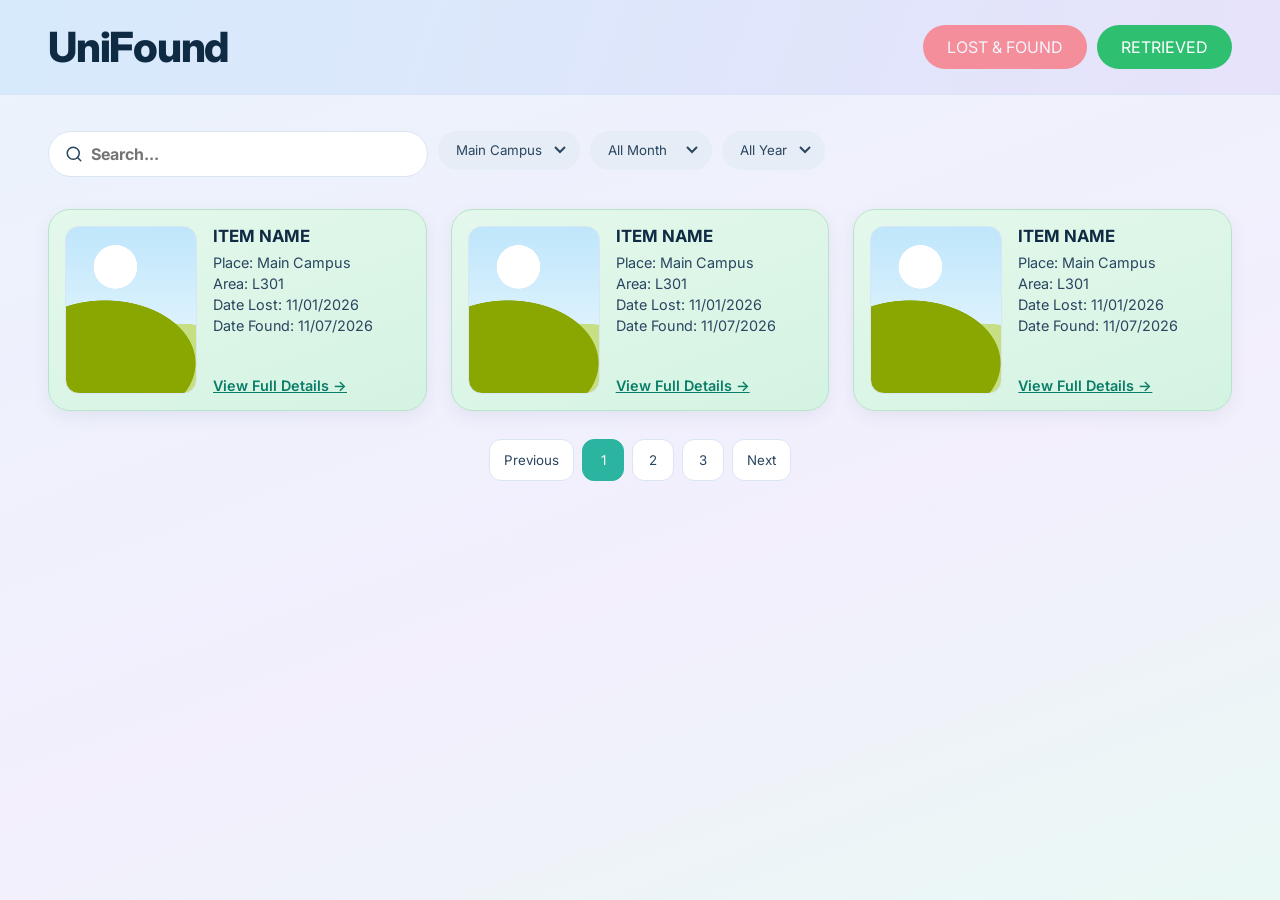
==== retrieved.html @ 242deca7 "static pages and additional icons" ====
<!DOCTYPE html>
<html lang="en">
<head>
  <meta charset="utf-8">
  <meta name="viewport" content="width=device-width, initial-scale=1">
  <title>UniFound – Retrieved</title>
  <link rel="preconnect" href="https://fonts.googleapis.com">
  <link rel="stylesheet" href="https://fonts.googleapis.com/css2?family=Inter:wght@400;500;600;700;800&display=swap">
  <link rel="stylesheet" href="css/style.css">
</head>
<body>

  <!-- ===== Header ===== -->
  <header class="top">
    <a class="logo" href="index.html">UniFound</a>
    <nav class="nav">
      <a class="pill lf" href="index.html">LOST &amp; FOUND</a>
      <a class="pill rt on" href="retrieved.html">RETRIEVED</a>
    </nav>
  </header>

  <main>
    <!-- Search and filters -->
    <div class="bar">
      <label class="search">
        <img class="icon" src="assets/icons/search.svg" alt="">
        <input type="search" placeholder="Search..." aria-label="Search items">
      </label>
      <select aria-label="Campus">
        <option>Main Campus</option>
        <option>All Campuses</option>
      </select>
      <select aria-label="Month">
        <option>All Month</option>
        <option>November</option>
      </select>
      <select aria-label="Year">
        <option>All Year</option>
        <option>2026</option>
      </select>
    </div>
    <!-- Item cards -->
    <section class="grid">
      <article class="card done" style="--i: 1">
        <div class="ph"></div>
        <div class="card-body">
          <h3>Item name</h3>
          <span>Place: Main Campus</span>
          <span>Area: L301</span>
          <span>Date Lost: 11/01/2026</span>
          <span>Date Found: 11/07/2026</span>
          <a class="more" href="#details">View Full Details &rarr;</a>
        </div>
      </article>
      <article class="card done" style="--i: 2">
        <div class="ph"></div>
        <div class="card-body">
          <h3>Item name</h3>
          <span>Place: Main Campus</span>
          <span>Area: L301</span>
          <span>Date Lost: 11/01/2026</span>
          <span>Date Found: 11/07/2026</span>
          <a class="more" href="#details">View Full Details &rarr;</a>
        </div>
      </article>
      <article class="card done" style="--i: 3">
        <div class="ph"></div>
        <div class="card-body">
          <h3>Item name</h3>
          <span>Place: Main Campus</span>
          <span>Area: L301</span>
          <span>Date Lost: 11/01/2026</span>
          <span>Date Found: 11/07/2026</span>
          <a class="more" href="#details">View Full Details &rarr;</a>
        </div>
      </article>
    </section>
    <!-- Pagination -->
    <nav class="pager" aria-label="Pages">
      <button type="button">Previous</button>
      <button type="button" class="on">1</button>
      <button type="button">2</button>
      <button type="button">3</button>
      <button type="button">Next</button>
    </nav>
  </main>

  <!-- ===== Item popup (opened by the #details link on each card) ===== -->
  <div id="details" class="overlay">
    <div class="dialog done" role="dialog" aria-modal="true" aria-labelledby="item-title">
      <a class="close" href="#" aria-label="Close"><img class="icon" src="assets/icons/close.svg" alt=""></a>

      <!-- Photo viewer -->
      <div class="gallery">
        <span class="count">3/5</span>
        <div class="ph"></div>
        <button class="view" type="button">VIEW IMAGE</button>
      </div>

      <!-- Details -->
      <div class="info">
        <h2 id="item-title">Phone with black case <span>ID#6767</span></h2>
        <b>Item Description:</b>
        <p class="desc">Black phone with black case, with a sanrio kuromi sticker at the back of the case</p>
        <div class="meta">
          <span><b>Place:</b> Main Campus</span>
          <span><b>Status:</b> <span class="ok">Retrieved</span></span>
          <span><b>Area:</b> L304</span>
          <span></span>
          <span><b>Date Lost:</b> 11/01/2026</span>
      <span><b>Date Found:</b> 11/07/2026</span>
        </div>

      </div>
    </div>
  </div>

</body>
</html>
---- css/style.css ----
/* ==========================================================================
   UniFound – stylesheet
   1. Tokens   2. Base   3. Header   4. Toolbar   5. Cards   6. Pagination
   7. Popup    8. Buttons   9. Forms   10. Responsive & reduced motion
   ========================================================================== */

/* 1. Tokens ---------------------------------------------------------------- */
:root {
  --navy: #0f2a43;
  --ink: #2a4560;
  --teal: #2bb5a0;
  --violet: #7c5cf0;
  --coral: #ff5a5f;
  --green: #2fbf71;
  --line: #d9e5f2;
  --radius: 22px;
  --header-gradient: linear-gradient(110deg, #d6eafb 0%, #e8e2fb 55%, #d5f2ec 100%);
}

/* 2. Base ------------------------------------------------------------------ */
* {
  box-sizing: border-box;
  margin: 0;
}

body {
  min-height: 100vh;
  font-family: Inter, "Segoe UI", system-ui, sans-serif;
  color: var(--navy);
  background: linear-gradient(160deg, #eaf3fc, #f3effd 60%, #e9f8f4) fixed;
}

a {
  color: inherit;
}

:focus-visible {
  outline: 3px solid var(--violet);
  outline-offset: 2px;
}

.icon {
  width: 1.15em;
  height: 1.15em;
  flex: none;
}

/* 3. Header ---------------------------------------------------------------- */
.top {
  display: flex;
  flex-wrap: wrap;
  align-items: center;
  justify-content: space-between;
  gap: 16px;
  padding: 22px clamp(16px, 4vw, 48px);
  border-bottom: 1px solid var(--line);
  background: var(--header-gradient);
  background-size: 200% 100%;
  animation: drift 14s ease-in-out infinite alternate;
}

@keyframes drift {
  to { background-position: 100% 0; }
}

.logo {
  font-size: clamp(1.8rem, 4vw, 2.6rem);
  font-weight: 800;
  letter-spacing: -0.03em;
  text-decoration: none;
}

.logo small {
  margin-left: 6px;
  font-size: 0.45em;
  font-weight: 600;
  color: var(--ink);
}

.nav {
  display: flex;
  flex-wrap: wrap;
  align-items: center;
  gap: 10px;
}

.pill {
  padding: 12px 24px;
  border: 0;
  border-radius: 999px;
  font: 600 1rem inherit;
  font-family: inherit;
  color: #fff;
  text-decoration: none;
  cursor: pointer;
  opacity: 0.62;
  transition: opacity 0.2s, transform 0.2s;
}

.pill:hover,
.pill.on {
  opacity: 1;
}

.pill:active {
  transform: scale(0.97);
}

.pill.lf  { background: var(--coral); }
.pill.rt  { background: var(--green); }
.pill.out {
  background: #fff;
  color: var(--navy);
  border: 1px solid var(--line);
  opacity: 1;
}

/* 4. Toolbar (search + filters) -------------------------------------------- */
.bar {
  display: flex;
  flex-wrap: wrap;
  align-items: center;
  gap: 10px;
  padding: 22px clamp(16px, 4vw, 48px) 6px;
}

.search {
  display: flex;
  align-items: center;
  gap: 8px;
  flex: 1 1 240px;
  max-width: 380px;
  padding: 0 16px;
  background: #fff;
  border: 1px solid var(--line);
  border-radius: 999px;
}

.search:focus-within {
  border-color: var(--violet);
  box-shadow: 0 0 0 3px #7c5cf025;
}

.search input {
  width: 100%;
  padding: 12px 0;
  border: 0;
  outline: 0;
  font: inherit;
  background: none;
}

.bar select {
  appearance: none;
  padding: 12px 38px 12px 18px;
  border: 0;
  border-radius: 999px;
  font: 500 0.95rem inherit;
  font-family: inherit;
  color: var(--ink);
  cursor: pointer;
  background: #e6edf6 url("data:image/svg+xml,%3Csvg xmlns='http://www.w3.org/2000/svg' width='12' height='8'%3E%3Cpath d='M1 1l5 5 5-5' fill='none' stroke='%232a4560' stroke-width='2'/%3E%3C/svg%3E") no-repeat right 14px center;
}

/* 5. Item cards ------------------------------------------------------------ */
.grid {
  display: grid;
  grid-template-columns: repeat(auto-fill, minmax(330px, 1fr));
  gap: 24px;
  padding: 20px clamp(16px, 4vw, 48px) 10px;
}

.card {
  display: flex;
  gap: 16px;
  padding: 16px;
  background: #fff;
  border: 1px solid var(--line);
  border-radius: var(--radius);
  box-shadow: 0 6px 18px #0f2a4310;
  transition: transform 0.2s, box-shadow 0.2s;
  animation: rise 0.5s both;
  animation-delay: calc(var(--i, 0) * 70ms);
}

.card:hover {
  transform: translateY(-3px);
  box-shadow: 0 12px 26px #0f2a4318;
}

.card.done {
  background: linear-gradient(160deg, #e4f8ec, #d4f3e2);
  border-color: #b7e4c8;
}

@keyframes rise {
  from { opacity: 0; transform: translateY(14px); }
}

.card-body {
  display: flex;
  flex-direction: column;
  gap: 4px;
  flex: 1;
  min-width: 0;
  font-size: 0.9rem;
  color: var(--ink);
}

.card-body h3 {
  margin-bottom: 4px;
  font-size: 1.05rem;
  text-transform: uppercase;
  color: var(--navy);
}

.more {
  margin-top: auto;
  padding-top: 6px;
  font-weight: 600;
  color: #0a7d68;
  text-decoration: underline;
}

/* Photo placeholder: sky, cloud and hills drawn in CSS. Replace with <img>. */
.ph {
  position: relative;
  flex: none;
  width: 132px;
  min-height: 168px;
  border: 1px solid var(--line);
  border-radius: 14px;
  background:
    radial-gradient(ellipse 70% 38% at 30% 82%, #8aa600 99%, #0000),
    radial-gradient(ellipse 90% 30% at 80% 88%, #c6df83 99%, #0000),
    radial-gradient(circle 22px at 38% 24%, #fff 98%, #0000),
    linear-gradient(#bfe6fb, #f0faff);
}

/* 6. Pagination ------------------------------------------------------------ */
.pager {
  display: flex;
  justify-content: center;
  gap: 8px;
  padding: 18px 16px 40px;
}

.pager button {
  min-width: 42px;
  height: 42px;
  padding: 0 14px;
  border: 1px solid var(--line);
  border-radius: 12px;
  font: 600 0.95rem inherit;
  font-family: inherit;
  color: var(--ink);
  background: #fff;
  cursor: pointer;
}

.pager button.on {
  color: #fff;
  background: var(--teal);
  border-color: var(--teal);
}

.fab {
  position: fixed;
  right: clamp(16px, 4vw, 48px);
  bottom: 28px;
  display: inline-flex;
  align-items: center;
  gap: 8px;
  padding: 16px 26px;
  border-radius: 999px;
  font-weight: 700;
  color: #fff;
  text-decoration: none;
  background: linear-gradient(110deg, #2b6fe0, #7c5cf0);
  box-shadow: 0 10px 24px #4a4ae055;
  transition: transform 0.2s;
}

.fab:hover {
  transform: translateY(-2px);
}

/* 7. Item popup (opens with :target, no JS) -------------------------------- */
.overlay {
  position: fixed;
  inset: 0;
  z-index: 10;
  display: none;
  align-items: center;
  justify-content: center;
  padding: 16px;
  overflow: auto;
  background: #0f2a4366;
  backdrop-filter: blur(4px);
}

.overlay:target {
  display: flex;
}

.dialog {
  position: relative;
  display: grid;
  grid-template-columns: minmax(220px, 300px) 1fr;
  gap: 28px;
  width: 100%;
  max-width: 960px;
  padding: 28px;
  background: #fff;
  border-radius: 28px;
  animation: pop 0.28s cubic-bezier(0.2, 0.9, 0.3, 1.2);
}

.dialog.done {
  background: linear-gradient(160deg, #eefcf3, #e1f6ea);
}

@keyframes pop {
  from { opacity: 0; transform: scale(0.94) translateY(10px); }
}

.close {
  position: absolute;
  top: -14px;
  right: -10px;
  display: grid;
  place-items: center;
  width: 44px;
  height: 44px;
  border: 3px solid #fff;
  border-radius: 50%;
  background: var(--coral);
}

/* photo viewer */
.gallery {
  position: relative;
  min-height: 340px;
  overflow: hidden;
  border-radius: 18px;
  box-shadow: 8px 8px 0 #8aa60055;
}

.gallery .ph {
  position: absolute;
  inset: 0;
  width: auto;
  border: 0;
  border-radius: 0;
}

.gallery .count {
  position: absolute;
  top: 10px;
  right: 10px;
  z-index: 1;
  padding: 6px 12px;
  border-radius: 999px;
  font-size: 0.85rem;
  color: #fff;
  background: #2a4560cc;
}

.gallery .view {
  position: absolute;
  bottom: 16px;
  left: 50%;
  translate: -50% 0;
  padding: 12px 26px;
  border: 0;
  border-radius: 999px;
  font: 600 1rem inherit;
  font-family: inherit;
  color: var(--navy);
  background: #cfe0ff;
  cursor: pointer;
}

/* details column */
.info h2 {
  display: flex;
  justify-content: space-between;
  gap: 12px;
  margin-bottom: 12px;
  padding-bottom: 8px;
  font-size: 1.6rem;
  text-transform: uppercase;
  border-bottom: 3px solid var(--navy);
}

.info h2 span {
  font-size: 0.9rem;
}

.desc {
  margin: 6px 0 14px;
  padding: 14px 16px;
  line-height: 1.5;
  background: #fff;
  border: 2px solid var(--navy);
  border-radius: 16px;
}

.meta {
  display: grid;
  grid-template-columns: 1fr 1fr;
  gap: 6px 16px;
  margin-bottom: 14px;
}

.bad { color: #e03131; font-weight: 600; }
.ok  { color: #0a7d3a; font-weight: 600; }

.claim {
  padding-top: 14px;
  border-top: 3px solid var(--navy);
}

.claim p {
  margin-bottom: 10px;
  font-weight: 700;
}

.contact {
  display: grid;
  grid-template-columns: 1fr 1fr;
  gap: 8px 16px;
}

.contact a,
.contact span {
  display: flex;
  align-items: center;
  gap: 8px;
}

.contact a {
  text-decoration: underline;
}

/* 8. Buttons --------------------------------------------------------------- */
.acts {
  display: flex;
  flex-wrap: wrap;
  align-items: center;
  gap: 12px;
}

.spacer {
  flex: 1;
}

.btn {
  display: inline-flex;
  align-items: center;
  gap: 8px;
  padding: 14px 26px;
  border: 0;
  border-radius: 999px;
  font: 600 1rem inherit;
  font-family: inherit;
  text-decoration: none;
  cursor: pointer;
  transition: transform 0.2s;
}

.btn:active {
  transform: scale(0.97);
}

.btn.grey   { background: #cfd8e3; color: var(--navy); }
.btn.yellow { background: #ffd93d; color: var(--navy); }
.btn.blue   { background: linear-gradient(110deg, #4b8bf5, #7c5cf0); color: #fff; }

/* Claim stays disabled until a file is chosen in #file (pure CSS). */
.claimbox .yellow[aria-disabled="true"] {
  opacity: 0.5;
  pointer-events: none;
}

.claimbox:has(#file:valid) .yellow {
  opacity: 1;
  pointer-events: auto;
}

.round {
  display: grid;
  place-items: center;
  width: 48px;
  height: 48px;
  border: 0;
  border-radius: 50%;
  cursor: pointer;
}

.round.edit { background: #cfe0ff; }
.round.del  { background: #ee3b30; }

/* 9. Login + Add Item form ------------------------------------------------- */
.panel {
  max-width: 640px;
  margin: 56px auto;
  padding: 32px;
  background: #fff;
  border: 1px solid var(--line);
  border-radius: 28px;
  box-shadow: 0 10px 30px #0f2a4312;
  animation: pop 0.35s both;
}

.panel h1 {
  margin-bottom: 22px;
  text-align: center;
}

label {
  display: block;
  margin: 14px 0 6px;
  font-weight: 700;
}

.field {
  width: 100%;
  padding: 14px 16px;
  border: 2px solid transparent;
  border-radius: 14px;
  font: inherit;
  background: #e3eeff;
}

.field:focus {
  outline: 0;
  background: #fff;
  border-color: var(--violet);
}

.center {
  display: flex;
  justify-content: center;
  margin-top: 24px;
}

.wrap {
  display: grid;
  grid-template-columns: minmax(260px, 1fr) 1.4fr;
  gap: 32px;
  padding: 32px clamp(16px, 4vw, 48px);
}

.drop {
  display: flex;
  flex-direction: column;
  align-items: center;
  justify-content: center;
  gap: 10px;
  min-height: 320px;
  margin: 0;
  padding: 20px;
  text-align: center;
  color: var(--ink);
  background: #fff;
  border: 2px dashed #9db6d6;
  border-radius: 24px;
  cursor: pointer;
  transition: background 0.2s, border-color 0.2s;
}

.drop:hover {
  background: #eef4ff;
  border-color: var(--violet);
}

.drop .icon {
  width: 72px;
  height: 72px;
}

.chips {
  display: flex;
  gap: 8px;
}

.chips span {
  padding: 6px 16px;
  border-radius: 999px;
  font-size: 0.85rem;
  background: #dde5ef;
}

.thumbs {
  display: flex;
  align-items: center;
  gap: 10px;
  margin-top: 14px;
}

.thumbs .ph {
  width: 70px;
  min-height: 84px;
}

.row {
  display: flex;
  flex-wrap: wrap;
  align-items: center;
  gap: 10px;
}

.row label {
  margin: 14px 0 6px;
}

/* Validation message shows while any required field is still empty. */
.err {
  display: none;
  align-items: center;
  gap: 8px;
  width: fit-content;
  margin-top: 16px;
  padding: 12px 20px;
  border-radius: 999px;
  font-weight: 600;
  color: #a61e22;
  background: #ffd5d6;
}

.wrap:has(:invalid) .err {
  display: flex;
}

/* 10. Responsive + reduced motion ----------------------------------------- */
@media (max-width: 760px) {
  .dialog { grid-template-columns: 1fr; padding: 20px; }
  .gallery { min-height: 260px; }
  .wrap { grid-template-columns: 1fr; }
  .meta,
  .contact { grid-template-columns: 1fr; }
  .close { top: -12px; right: 0; }
  .fab { bottom: 16px; }
}

@media (prefers-reduced-motion: reduce) {
  * {
    animation: none !important;
    transition: none !important;
  }
}
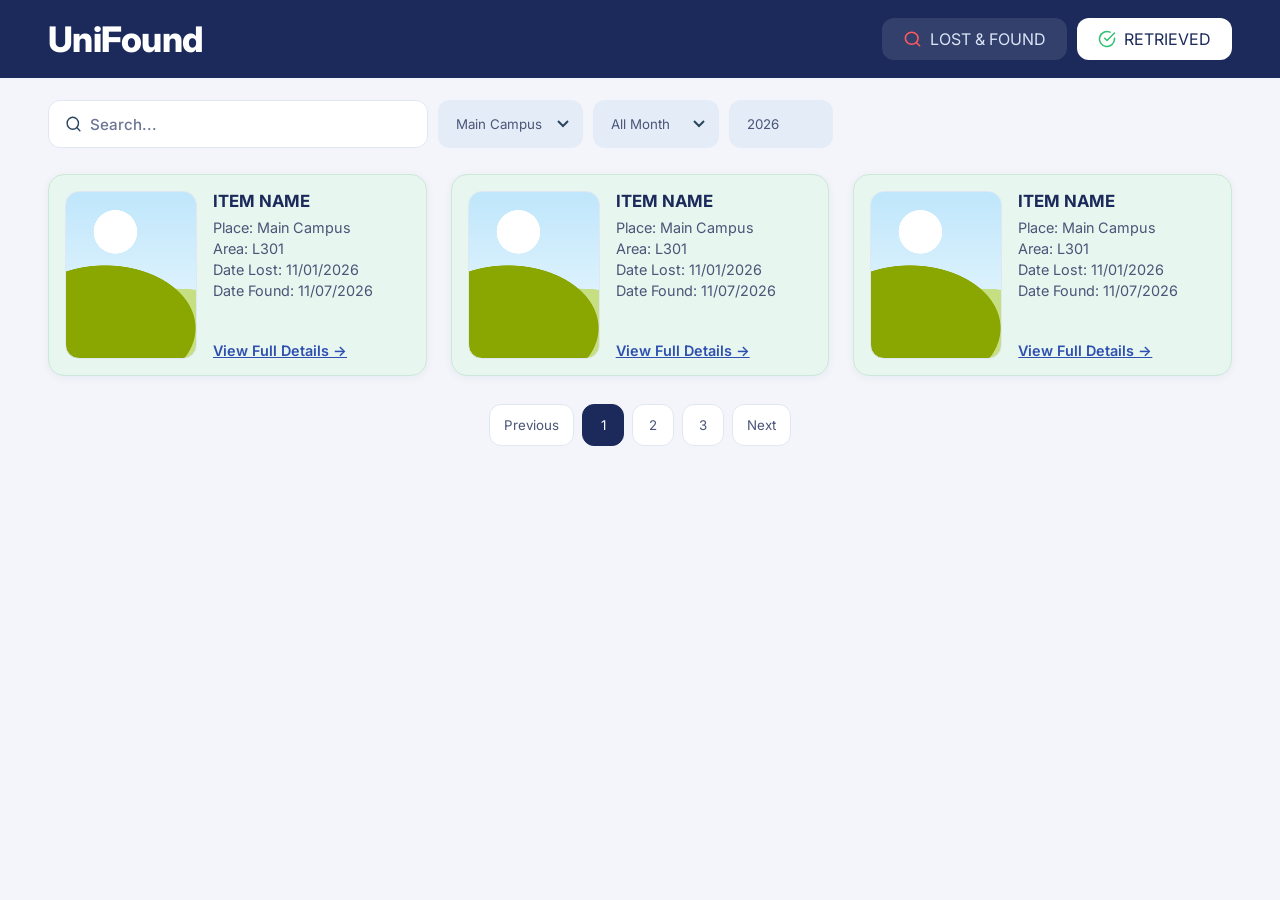
==== commit 57501a88: "improved UI to match STEPS UI" ====
--- a/retrieved.html
+++ b/retrieved.html
@@ -14,8 +14,8 @@
   <header class="top">
     <a class="logo" href="index.html">UniFound</a>
     <nav class="nav">
-      <a class="pill lf" href="index.html">LOST &amp; FOUND</a>
-      <a class="pill rt on" href="retrieved.html">RETRIEVED</a>
+      <a class="pill lf" href="index.html"><img class="icon" src="assets/icons/nav-lost.svg" alt=""> LOST &amp; FOUND</a>
+      <a class="pill rt on" href="retrieved.html"><img class="icon" src="assets/icons/nav-retrieved.svg" alt=""> RETRIEVED</a>
     </nav>
   </header>
 
@@ -27,17 +27,27 @@
         <input type="search" placeholder="Search..." aria-label="Search items">
       </label>
       <select aria-label="Campus">
-        <option>Main Campus</option>
         <option>All Campuses</option>
+        <option selected>Main Campus</option>
+        <option>Arzadon Gym</option>
+        <option>Fame Building</option>
       </select>
       <select aria-label="Month">
         <option>All Month</option>
+        <option>January</option>
+        <option>February</option>
+        <option>March</option>
+        <option>April</option>
+        <option>May</option>
+        <option>June</option>
+        <option>July</option>
+        <option>August</option>
+        <option>September</option>
+        <option>October</option>
         <option>November</option>
+        <option>December</option>
       </select>
-      <select aria-label="Year">
-        <option>All Year</option>
-        <option>2026</option>
-      </select>
+      <input class="year" type="number" value="2026" min="2000" max="2100" step="1" placeholder="All Year" aria-label="Year">
     </div>
     <!-- Item cards -->
     <section class="grid">
--- a/css/style.css
+++ b/css/style.css
@@ -5,16 +5,24 @@
    ========================================================================== */
 
 /* 1. Tokens ---------------------------------------------------------------- */
+/* Palette follows STEP S: deep navy chrome, white surfaces, pale blue-grey UI. */
 :root {
-  --navy: #0f2a43;
-  --ink: #2a4560;
-  --teal: #2bb5a0;
-  --violet: #7c5cf0;
+  --navy: #1b2a5a;        /* header, headings, primary buttons */
+  --navy-deep: #12234d;   /* button hover / strong text */
+  --ink: #4a5578;         /* body text on cards */
+  --muted: #6b7694;
+  --bg: #f3f5fa;          /* page background */
+  --soft: #e4edf7;        /* secondary buttons, filters */
+  --field: #eef2f9;
+  --line: #e1e7f2;
+  --accent: #2f4fb0;      /* focus rings, links */
   --coral: #ff5a5f;
   --green: #2fbf71;
-  --line: #d9e5f2;
-  --radius: 22px;
-  --header-gradient: linear-gradient(110deg, #d6eafb 0%, #e8e2fb 55%, #d5f2ec 100%);
+  --ok: #0e7a4e;          /* retrieved / passed */
+  --ok-bg: #e7f6ee;
+  --bad: #c62828;         /* unclaimed / missing */
+  --bad-bg: #fde8e8;
+  --radius: 16px;
 }
 
 /* 2. Base ------------------------------------------------------------------ */
@@ -27,7 +35,7 @@
   min-height: 100vh;
   font-family: Inter, "Segoe UI", system-ui, sans-serif;
   color: var(--navy);
-  background: linear-gradient(160deg, #eaf3fc, #f3effd 60%, #e9f8f4) fixed;
+  background: var(--bg);
 }
 
 a {
@@ -35,7 +43,7 @@
 }
 
 :focus-visible {
-  outline: 3px solid var(--violet);
+  outline: 3px solid var(--accent);
   outline-offset: 2px;
 }
 
@@ -52,21 +60,16 @@
   align-items: center;
   justify-content: space-between;
   gap: 16px;
-  padding: 22px clamp(16px, 4vw, 48px);
-  border-bottom: 1px solid var(--line);
-  background: var(--header-gradient);
-  background-size: 200% 100%;
-  animation: drift 14s ease-in-out infinite alternate;
-}
-
-@keyframes drift {
-  to { background-position: 100% 0; }
+  padding: 18px clamp(16px, 4vw, 48px);
+  color: #fff;
+  background: var(--navy);
 }
 
 .logo {
-  font-size: clamp(1.8rem, 4vw, 2.6rem);
+  font-size: clamp(1.6rem, 4vw, 2.2rem);
   font-weight: 800;
-  letter-spacing: -0.03em;
+  letter-spacing: -0.02em;
+  color: #fff;
   text-decoration: none;
 }
 
@@ -74,7 +77,7 @@
   margin-left: 6px;
   font-size: 0.45em;
   font-weight: 600;
-  color: var(--ink);
+  color: #b9c4e6;
 }
 
 .nav {
@@ -85,34 +88,39 @@
 }
 
 .pill {
-  padding: 12px 24px;
-  border: 0;
-  border-radius: 999px;
-  font: 600 1rem inherit;
+  display: inline-flex;
+  align-items: center;
+  gap: 8px;
+  padding: 10px 20px;
+  border: 1px solid transparent;
+  border-radius: 12px;
+  font: 600 0.95rem inherit;
   font-family: inherit;
+  color: #dbe3f7;
+  text-decoration: none;
+  background: #ffffff1a;
+  cursor: pointer;
+  transition: background 0.2s, color 0.2s;
+}
+
+.pill:hover {
+  background: #ffffff2e;
+}
+
+/* Active page: white, like the active sidebar item in STEP S */
+.pill.on {
+  color: var(--navy);
+  background: #fff;
+}
+
+.pill.out {
   color: #fff;
-  text-decoration: none;
-  cursor: pointer;
-  opacity: 0.62;
-  transition: opacity 0.2s, transform 0.2s;
-}
-
-.pill:hover,
-.pill.on {
-  opacity: 1;
-}
-
-.pill:active {
-  transform: scale(0.97);
-}
-
-.pill.lf  { background: var(--coral); }
-.pill.rt  { background: var(--green); }
-.pill.out {
-  background: #fff;
-  color: var(--navy);
-  border: 1px solid var(--line);
-  opacity: 1;
+  background: transparent;
+  border-color: #ffffff59;
+}
+
+.pill.out:hover {
+  background: #ffffff1a;
 }
 
 /* 4. Toolbar (search + filters) -------------------------------------------- */
@@ -130,36 +138,82 @@
   gap: 8px;
   flex: 1 1 240px;
   max-width: 380px;
+  height: 48px;
+  margin: 0;               /* cancel the global label margin */
   padding: 0 16px;
+  font-size: 0.95rem;
+  font-weight: 500;        /* cancel the global label bold */
   background: #fff;
   border: 1px solid var(--line);
-  border-radius: 999px;
+  border-radius: 12px;
 }
 
 .search:focus-within {
-  border-color: var(--violet);
-  box-shadow: 0 0 0 3px #7c5cf025;
+  border-color: var(--accent);
+  box-shadow: 0 0 0 3px #2f4fb025;
 }
 
 .search input {
   width: 100%;
-  padding: 12px 0;
+  height: 100%;
+  padding: 0;
   border: 0;
   outline: 0;
   font: inherit;
+  color: var(--navy);
   background: none;
+}
+
+.search input::placeholder {
+  color: var(--muted);
 }
 
 .bar select {
   appearance: none;
-  padding: 12px 38px 12px 18px;
+  height: 48px;
+  padding: 0 38px 0 18px;
   border: 0;
-  border-radius: 999px;
+  border-radius: 12px;
   font: 500 0.95rem inherit;
   font-family: inherit;
   color: var(--ink);
   cursor: pointer;
-  background: #e6edf6 url("data:image/svg+xml,%3Csvg xmlns='http://www.w3.org/2000/svg' width='12' height='8'%3E%3Cpath d='M1 1l5 5 5-5' fill='none' stroke='%232a4560' stroke-width='2'/%3E%3C/svg%3E") no-repeat right 14px center;
+  background: var(--soft) url("data:image/svg+xml,%3Csvg xmlns='http://www.w3.org/2000/svg' width='12' height='8'%3E%3Cpath d='M1 1l5 5 5-5' fill='none' stroke='%232a4560' stroke-width='2'/%3E%3C/svg%3E") no-repeat right 14px center;
+}
+
+/* Year: typeable number field; the up/down arrows only appear on hover or focus */
+.year {
+  width: 104px;
+  height: 48px;
+  padding: 0 8px 0 18px;
+  border: 0;
+  border-radius: 12px;
+  font: 500 0.95rem inherit;
+  font-family: inherit;
+  color: var(--ink);
+  background: var(--soft);
+  -moz-appearance: textfield;      /* Firefox: hide arrows by default */
+}
+
+.year:hover,
+.year:focus {
+  -moz-appearance: number-input;   /* Firefox: show arrows */
+}
+
+.year::-webkit-inner-spin-button {
+  height: 26px;
+  opacity: 0;                      /* Chrome/Edge/Safari: hidden until hover */
+  cursor: pointer;
+}
+
+.year:hover::-webkit-inner-spin-button,
+.year:focus::-webkit-inner-spin-button {
+  opacity: 1;
+}
+
+.year:focus {
+  outline: 0;
+  box-shadow: 0 0 0 3px #2f4fb025;
 }
 
 /* 5. Item cards ------------------------------------------------------------ */
@@ -177,7 +231,7 @@
   background: #fff;
   border: 1px solid var(--line);
   border-radius: var(--radius);
-  box-shadow: 0 6px 18px #0f2a4310;
+  box-shadow: 0 2px 10px #1b2a5a0d;
   transition: transform 0.2s, box-shadow 0.2s;
   animation: rise 0.5s both;
   animation-delay: calc(var(--i, 0) * 70ms);
@@ -185,12 +239,12 @@
 
 .card:hover {
   transform: translateY(-3px);
-  box-shadow: 0 12px 26px #0f2a4318;
+  box-shadow: 0 10px 24px #1b2a5a1a;
 }
 
 .card.done {
-  background: linear-gradient(160deg, #e4f8ec, #d4f3e2);
-  border-color: #b7e4c8;
+  background: var(--ok-bg);
+  border-color: #cbe8d8;
 }
 
 @keyframes rise {
@@ -218,7 +272,7 @@
   margin-top: auto;
   padding-top: 6px;
   font-weight: 600;
-  color: #0a7d68;
+  color: var(--accent);
   text-decoration: underline;
 }
 
@@ -260,8 +314,8 @@
 
 .pager button.on {
   color: #fff;
-  background: var(--teal);
-  border-color: var(--teal);
+  background: var(--navy);
+  border-color: var(--navy);
 }
 
 .fab {
@@ -272,12 +326,12 @@
   align-items: center;
   gap: 8px;
   padding: 16px 26px;
-  border-radius: 999px;
+  border-radius: 14px;
   font-weight: 700;
   color: #fff;
   text-decoration: none;
-  background: linear-gradient(110deg, #2b6fe0, #7c5cf0);
-  box-shadow: 0 10px 24px #4a4ae055;
+  background: var(--navy-deep);
+  box-shadow: 0 10px 24px #12234d55;
   transition: transform 0.2s;
 }
 
@@ -295,7 +349,7 @@
   justify-content: center;
   padding: 16px;
   overflow: auto;
-  background: #0f2a4366;
+  background: #12234d99;
   backdrop-filter: blur(4px);
 }
 
@@ -312,12 +366,12 @@
   max-width: 960px;
   padding: 28px;
   background: #fff;
-  border-radius: 28px;
+  border-radius: 20px;
   animation: pop 0.28s cubic-bezier(0.2, 0.9, 0.3, 1.2);
 }
 
 .dialog.done {
-  background: linear-gradient(160deg, #eefcf3, #e1f6ea);
+  background: var(--ok-bg);
 }
 
 @keyframes pop {
@@ -343,7 +397,7 @@
   min-height: 340px;
   overflow: hidden;
   border-radius: 18px;
-  box-shadow: 8px 8px 0 #8aa60055;
+  box-shadow: 6px 6px 0 #1b2a5a1f;
 }
 
 .gallery .ph {
@@ -363,7 +417,7 @@
   border-radius: 999px;
   font-size: 0.85rem;
   color: #fff;
-  background: #2a4560cc;
+  background: #1b2a5acc;
 }
 
 .gallery .view {
@@ -377,7 +431,7 @@
   font: 600 1rem inherit;
   font-family: inherit;
   color: var(--navy);
-  background: #cfe0ff;
+  background: var(--soft);
   cursor: pointer;
 }
 
@@ -402,8 +456,8 @@
   padding: 14px 16px;
   line-height: 1.5;
   background: #fff;
-  border: 2px solid var(--navy);
-  border-radius: 16px;
+  border: 1.5px solid #c9d3e6;
+  border-radius: 12px;
 }
 
 .meta {
@@ -413,8 +467,8 @@
   margin-bottom: 14px;
 }
 
-.bad { color: #e03131; font-weight: 600; }
-.ok  { color: #0a7d3a; font-weight: 600; }
+.bad { color: var(--bad); font-weight: 600; }
+.ok  { color: var(--ok); font-weight: 600; }
 
 .claim {
   padding-top: 14px;
@@ -459,9 +513,9 @@
   display: inline-flex;
   align-items: center;
   gap: 8px;
-  padding: 14px 26px;
+  padding: 13px 24px;
   border: 0;
-  border-radius: 999px;
+  border-radius: 12px;
   font: 600 1rem inherit;
   font-family: inherit;
   text-decoration: none;
@@ -473,9 +527,10 @@
   transform: scale(0.97);
 }
 
-.btn.grey   { background: #cfd8e3; color: var(--navy); }
+.btn.grey   { background: var(--soft); color: var(--navy); }
 .btn.yellow { background: #ffd93d; color: var(--navy); }
-.btn.blue   { background: linear-gradient(110deg, #4b8bf5, #7c5cf0); color: #fff; }
+.btn.blue   { background: var(--navy); color: #fff; }
+.btn.blue:hover { background: var(--navy-deep); }
 
 /* Claim stays disabled until a file is chosen in #file (pure CSS). */
 .claimbox .yellow[aria-disabled="true"] {
@@ -498,86 +553,142 @@
   cursor: pointer;
 }
 
-.round.edit { background: #cfe0ff; }
+.round.edit { background: var(--soft); }
 .round.del  { background: #ee3b30; }
 
 /* 9. Login + Add Item form ------------------------------------------------- */
+label {
+  display: block;
+  margin: 0 0 6px;
+  font-size: 0.9rem;
+  font-weight: 700;
+  color: var(--navy);
+}
+
+/* Inputs are white with a visible border so they stand out on any background */
+.field {
+  width: 100%;
+  height: 48px;
+  padding: 0 16px;
+  border: 1.5px solid #c3cde3;
+  border-radius: 12px;
+  font: 500 0.95rem inherit;
+  font-family: inherit;
+  color: var(--navy);
+  background: #fff;
+  transition: border-color 0.2s, box-shadow 0.2s;
+}
+
+.field:hover {
+  border-color: #9fb0d4;
+}
+
+.field:focus {
+  outline: 0;
+  border-color: var(--accent);
+  box-shadow: 0 0 0 3px #2f4fb025;
+}
+
+textarea.field {
+  height: auto;
+  min-height: 150px;
+  padding: 14px 16px;
+  line-height: 1.5;
+  resize: vertical;
+}
+
+select.field {
+  appearance: none;
+  cursor: pointer;
+  padding-right: 40px;
+  background: #fff url("data:image/svg+xml,%3Csvg xmlns='http://www.w3.org/2000/svg' width='12' height='8'%3E%3Cpath d='M1 1l5 5 5-5' fill='none' stroke='%232a4560' stroke-width='2'/%3E%3C/svg%3E") no-repeat right 16px center;
+}
+
+/* Login card */
 .panel {
-  max-width: 640px;
+  max-width: 560px;
   margin: 56px auto;
   padding: 32px;
   background: #fff;
   border: 1px solid var(--line);
-  border-radius: 28px;
-  box-shadow: 0 10px 30px #0f2a4312;
+  border-radius: 20px;
+  box-shadow: 0 4px 20px #1b2a5a12;
   animation: pop 0.35s both;
 }
 
 .panel h1 {
-  margin-bottom: 22px;
+  margin-bottom: 8px;
   text-align: center;
 }
 
-label {
-  display: block;
-  margin: 14px 0 6px;
-  font-weight: 700;
-}
-
-.field {
-  width: 100%;
-  padding: 14px 16px;
-  border: 2px solid transparent;
-  border-radius: 14px;
-  font: inherit;
-  background: #e3eeff;
-}
-
-.field:focus {
-  outline: 0;
-  background: #fff;
-  border-color: var(--violet);
+.panel label {
+  margin-top: 18px;
 }
 
 .center {
   display: flex;
   justify-content: center;
-  margin-top: 24px;
-}
-
+  margin-top: 28px;
+}
+
+/* Add Item: two cards side by side (photos | details) */
 .wrap {
   display: grid;
-  grid-template-columns: minmax(260px, 1fr) 1.4fr;
-  gap: 32px;
-  padding: 32px clamp(16px, 4vw, 48px);
+  grid-template-columns: minmax(280px, 0.9fr) 1.4fr;
+  gap: 24px;
+  max-width: 1200px;
+  margin: 0 auto;
+  padding: 32px clamp(16px, 4vw, 48px) 48px;
+}
+
+.box {
+  display: flex;
+  flex-direction: column;
+  padding: 28px;
+  background: #fff;
+  border: 1px solid var(--line);
+  border-radius: 20px;
+  box-shadow: 0 2px 10px #1b2a5a0d;
+}
+
+.box h2 {
+  margin-bottom: 18px;
+  font-size: 1.15rem;
 }
 
 .drop {
   display: flex;
+  flex: 1;
   flex-direction: column;
   align-items: center;
   justify-content: center;
   gap: 10px;
-  min-height: 320px;
+  min-height: 300px;
   margin: 0;
   padding: 20px;
   text-align: center;
+  font-weight: 600;
   color: var(--ink);
-  background: #fff;
-  border: 2px dashed #9db6d6;
-  border-radius: 24px;
+  background: var(--field);
+  border: 2px dashed #b4c1dc;
+  border-radius: 16px;
   cursor: pointer;
   transition: background 0.2s, border-color 0.2s;
 }
 
 .drop:hover {
-  background: #eef4ff;
-  border-color: var(--violet);
+  background: #e6edf8;
+  border-color: var(--accent);
 }
 
 .drop .icon {
-  width: 72px;
-  height: 72px;
+  width: 64px;
+  height: 64px;
+}
+
+.drop small {
+  font-weight: 500;
+  color: var(--muted);
 }
 
 .chips {
@@ -589,30 +700,42 @@
   padding: 6px 16px;
   border-radius: 999px;
   font-size: 0.85rem;
-  background: #dde5ef;
+  font-weight: 600;
+  background: var(--soft);
 }
 
 .thumbs {
   display: flex;
   align-items: center;
   gap: 10px;
-  margin-top: 14px;
+  margin-top: 18px;
 }
 
 .thumbs .ph {
-  width: 70px;
-  min-height: 84px;
-}
-
-.row {
+  width: 72px;
+  min-height: 88px;
+}
+
+/* Details grid: name and description span full width, then 3 equal columns */
+.form-grid {
+  display: grid;
+  grid-template-columns: repeat(3, 1fr);
+  gap: 18px;
+}
+
+.form-grid .full {
+  grid-column: 1 / -1;
+}
+
+.form-foot {
   display: flex;
   flex-wrap: wrap;
   align-items: center;
-  gap: 10px;
-}
-
-.row label {
-  margin: 14px 0 6px;
+  justify-content: flex-end;   /* buttons stay on the right, with or without the error */
+  gap: 16px;
+  margin-top: 28px;
+  padding-top: 20px;
+  border-top: 1px solid var(--line);
 }
 
 /* Validation message shows while any required field is still empty. */
@@ -620,13 +743,12 @@
   display: none;
   align-items: center;
   gap: 8px;
-  width: fit-content;
-  margin-top: 16px;
-  padding: 12px 20px;
-  border-radius: 999px;
+  margin-right: auto;          /* pushes the error to the left edge */
+  padding: 11px 18px;
+  border-radius: 12px;
   font-weight: 600;
-  color: #a61e22;
-  background: #ffd5d6;
+  color: var(--bad);
+  background: var(--bad-bg);
 }
 
 .wrap:has(:invalid) .err {
@@ -638,6 +760,7 @@
   .dialog { grid-template-columns: 1fr; padding: 20px; }
   .gallery { min-height: 260px; }
   .wrap { grid-template-columns: 1fr; }
+  .form-grid { grid-template-columns: 1fr; }
   .meta,
   .contact { grid-template-columns: 1fr; }
   .close { top: -12px; right: 0; }
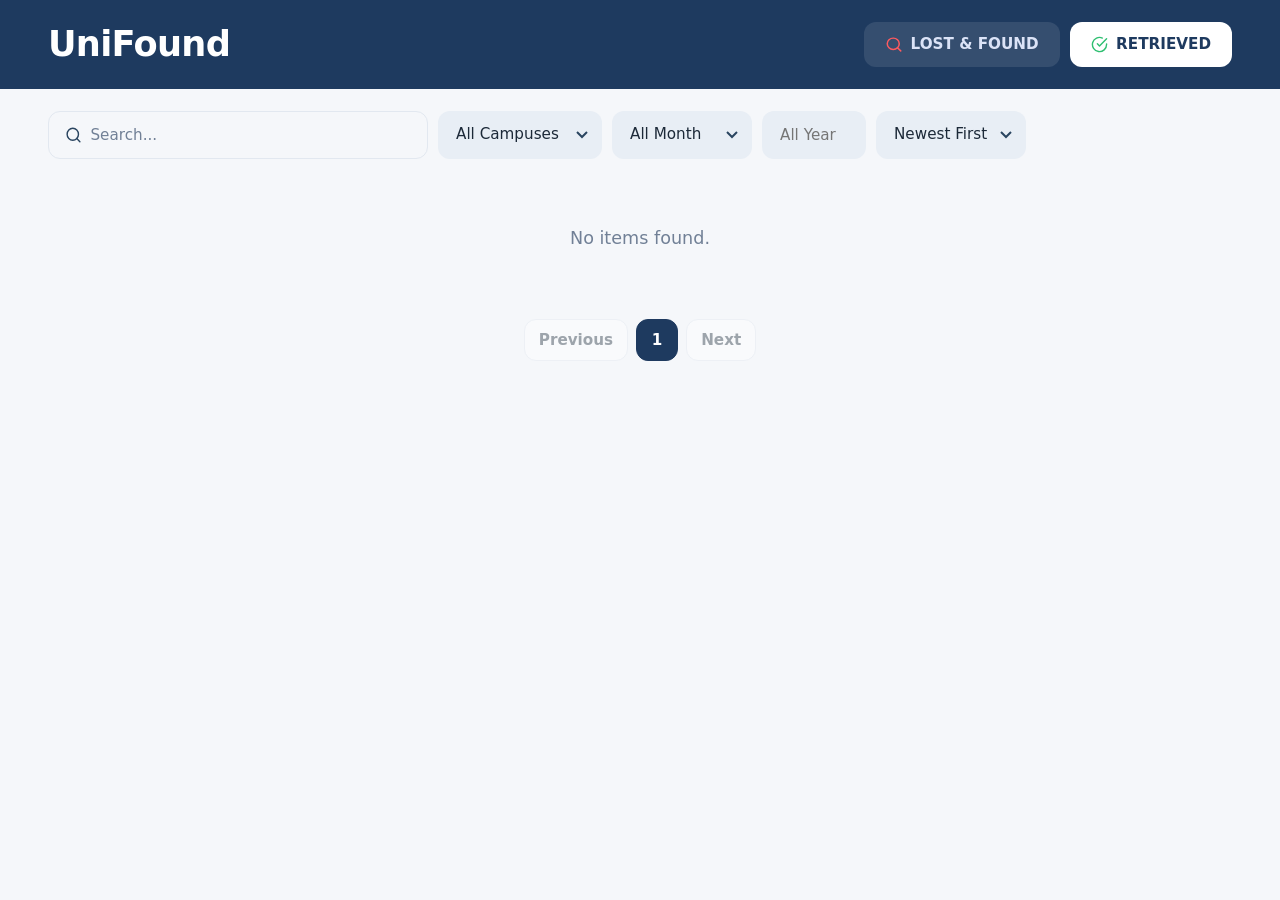
==== commit 7ba16dfa: "major update; added js functionality, bug fixes and css adjustment to match step-s scheme" ====
--- a/retrieved.html
+++ b/retrieved.html
@@ -1,129 +1,80 @@
 <!DOCTYPE html>
 <html lang="en">
 <head>
-  <meta charset="utf-8">
-  <meta name="viewport" content="width=device-width, initial-scale=1">
-  <title>UniFound – Retrieved</title>
-  <link rel="preconnect" href="https://fonts.googleapis.com">
-  <link rel="stylesheet" href="https://fonts.googleapis.com/css2?family=Inter:wght@400;500;600;700;800&display=swap">
-  <link rel="stylesheet" href="css/style.css">
+	<meta charset="utf-8">
+	<meta name="viewport" content="width=device-width, initial-scale=1">
+	<meta http-equiv="Cache-Control" content="no-cache, no-store, must-revalidate">
+	<title>UniFound – Retrieved</title>
+	<link rel="preconnect" href="https://fonts.googleapis.com">
+	<link rel="stylesheet" href="https://fonts.googleapis.com/css2?family=Inter:wght@400;500;600;700;800&display=swap">
+	<link rel="stylesheet" href="css/style.css">
 </head>
-<body>
+<body data-page="retrieved">
+	<header class="top">
+		<a class="logo" href="index.html">UniFound</a>
+		<nav class="nav">
+			<a class="pill lf" href="index.html"><img class="icon" src="assets/icons/nav-lost.svg" alt=""> LOST &amp; FOUND</a>
+			<a class="pill rt on" href="retrieved.html"><img class="icon" src="assets/icons/nav-retrieved.svg" alt=""> RETRIEVED</a>
+		</nav>
+	</header>
 
-  <!-- ===== Header ===== -->
-  <header class="top">
-    <a class="logo" href="index.html">UniFound</a>
-    <nav class="nav">
-      <a class="pill lf" href="index.html"><img class="icon" src="assets/icons/nav-lost.svg" alt=""> LOST &amp; FOUND</a>
-      <a class="pill rt on" href="retrieved.html"><img class="icon" src="assets/icons/nav-retrieved.svg" alt=""> RETRIEVED</a>
-    </nav>
-  </header>
+	<main>
+		<div class="bar">
+			<label class="search">
+				<img class="icon" src="assets/icons/search.svg" alt="">
+				<input type="search" placeholder="Search..." aria-label="Search items" autocomplete="off">
+			</label>
+			<select aria-label="Campus" autocomplete="off">
+				<option selected>All Campuses</option>
+				<option>Main Campus</option>
+				<option>Arzadon Gym</option>
+				<option>Fame Building</option>
+			</select>
+			<select aria-label="Month" autocomplete="off">
+				<option selected>All Month</option>
+				<option>January</option>
+				<option>February</option>
+				<option>March</option>
+				<option>April</option>
+				<option>May</option>
+				<option>June</option>
+				<option>July</option>
+				<option>August</option>
+				<option>September</option>
+				<option>October</option>
+				<option>November</option>
+				<option>December</option>
+			</select>
+			<input class="year" type="number" min="2000" max="2100" step="1" placeholder="All Year" aria-label="Year" autocomplete="off">
+		</div>
+		<section class="grid"></section>
+		<nav class="pager" aria-label="Pages"></nav>
+	</main>
 
-  <main>
-    <!-- Search and filters -->
-    <div class="bar">
-      <label class="search">
-        <img class="icon" src="assets/icons/search.svg" alt="">
-        <input type="search" placeholder="Search..." aria-label="Search items">
-      </label>
-      <select aria-label="Campus">
-        <option>All Campuses</option>
-        <option selected>Main Campus</option>
-        <option>Arzadon Gym</option>
-        <option>Fame Building</option>
-      </select>
-      <select aria-label="Month">
-        <option>All Month</option>
-        <option>January</option>
-        <option>February</option>
-        <option>March</option>
-        <option>April</option>
-        <option>May</option>
-        <option>June</option>
-        <option>July</option>
-        <option>August</option>
-        <option>September</option>
-        <option>October</option>
-        <option>November</option>
-        <option>December</option>
-      </select>
-      <input class="year" type="number" value="2026" min="2000" max="2100" step="1" placeholder="All Year" aria-label="Year">
-    </div>
-    <!-- Item cards -->
-    <section class="grid">
-      <article class="card done" style="--i: 1">
-        <div class="ph"></div>
-        <div class="card-body">
-          <h3>Item name</h3>
-          <span>Place: Main Campus</span>
-          <span>Area: L301</span>
-          <span>Date Lost: 11/01/2026</span>
-          <span>Date Found: 11/07/2026</span>
-          <a class="more" href="#details">View Full Details &rarr;</a>
-        </div>
-      </article>
-      <article class="card done" style="--i: 2">
-        <div class="ph"></div>
-        <div class="card-body">
-          <h3>Item name</h3>
-          <span>Place: Main Campus</span>
-          <span>Area: L301</span>
-          <span>Date Lost: 11/01/2026</span>
-          <span>Date Found: 11/07/2026</span>
-          <a class="more" href="#details">View Full Details &rarr;</a>
-        </div>
-      </article>
-      <article class="card done" style="--i: 3">
-        <div class="ph"></div>
-        <div class="card-body">
-          <h3>Item name</h3>
-          <span>Place: Main Campus</span>
-          <span>Area: L301</span>
-          <span>Date Lost: 11/01/2026</span>
-          <span>Date Found: 11/07/2026</span>
-          <a class="more" href="#details">View Full Details &rarr;</a>
-        </div>
-      </article>
-    </section>
-    <!-- Pagination -->
-    <nav class="pager" aria-label="Pages">
-      <button type="button">Previous</button>
-      <button type="button" class="on">1</button>
-      <button type="button">2</button>
-      <button type="button">3</button>
-      <button type="button">Next</button>
-    </nav>
-  </main>
-
-  <!-- ===== Item popup (opened by the #details link on each card) ===== -->
-  <div id="details" class="overlay">
-    <div class="dialog done" role="dialog" aria-modal="true" aria-labelledby="item-title">
-      <a class="close" href="#" aria-label="Close"><img class="icon" src="assets/icons/close.svg" alt=""></a>
-
-      <!-- Photo viewer -->
-      <div class="gallery">
-        <span class="count">3/5</span>
-        <div class="ph"></div>
-        <button class="view" type="button">VIEW IMAGE</button>
-      </div>
-
-      <!-- Details -->
-      <div class="info">
-        <h2 id="item-title">Phone with black case <span>ID#6767</span></h2>
-        <b>Item Description:</b>
-        <p class="desc">Black phone with black case, with a sanrio kuromi sticker at the back of the case</p>
-        <div class="meta">
-          <span><b>Place:</b> Main Campus</span>
-          <span><b>Status:</b> <span class="ok">Retrieved</span></span>
-          <span><b>Area:</b> L304</span>
-          <span></span>
-          <span><b>Date Lost:</b> 11/01/2026</span>
-      <span><b>Date Found:</b> 11/07/2026</span>
-        </div>
-
-      </div>
-    </div>
-  </div>
-
+	<div id="details" class="overlay">
+		<div class="dialog done" role="dialog" aria-modal="true" aria-labelledby="item-title">
+			<a class="close" href="#" aria-label="Close"><img class="icon" src="assets/icons/close.svg" alt=""></a>
+			<div class="gallery">
+				<span class="count"></span>
+				<div class="ph"></div>
+				<button class="view" type="button" style="display:none">VIEW IMAGE</button>
+			</div>
+			<div class="info">
+				<h2 id="item-title"><span></span></h2>
+				<b>Item Description:</b>
+				<p class="desc"></p>
+				<div class="meta"></div>
+				<div class="claim">
+					<p>If you have inquiries regarding past retrievals, please contact:</p>
+					<div class="contact">
+						<span><img class="icon" src="assets/icons/phone.svg" alt=""> (075) 523 2000</span>
+						<a href="mailto:info@udd.edu.ph"><img class="icon" src="assets/icons/mail.svg" alt=""> info@udd.edu.ph</a>
+						<a href="#"><img class="icon" src="assets/icons/messenger.svg" alt=""> Universidad de Dagupan</a>
+					</div>
+				</div>
+			</div>
+		</div>
+	</div>
+	<script src="js/app.js?v=20261122m"></script>
 </body>
-</html>+</html>
--- a/css/style.css
+++ b/css/style.css
@@ -5,24 +5,33 @@
    ========================================================================== */
 
 /* 1. Tokens ---------------------------------------------------------------- */
-/* Palette follows STEP S: deep navy chrome, white surfaces, pale blue-grey UI. */
+/* Palette and type follow the supplied compiled Tailwind/Flowbite stylesheet. */
 :root {
-  --navy: #1b2a5a;        /* header, headings, primary buttons */
-  --navy-deep: #12234d;   /* button hover / strong text */
-  --ink: #4a5578;         /* body text on cards */
-  --muted: #6b7694;
-  --bg: #f3f5fa;          /* page background */
-  --soft: #e4edf7;        /* secondary buttons, filters */
-  --field: #eef2f9;
-  --line: #e1e7f2;
-  --accent: #2f4fb0;      /* focus rings, links */
-  --coral: #ff5a5f;
+  --navy: #1e3a5f;        /* surface-dark */
+  --navy-deep: #162d4a;   /* primary-hover */
+  --ink: #1c2938;         /* text */
+  --muted: #718096;       /* text-secondary */
+  --bg: #f5f7fa;          /* canvas */
+  --soft: #e8eef5;        /* primary-soft */
+  --field: #f1f4f8;
+  --line: #e2e8f0;
+  --accent: #1e3a5f;      /* primary */
+  --coral: #b91c1c;
   --green: #2fbf71;
   --ok: #0e7a4e;          /* retrieved / passed */
   --ok-bg: #e7f6ee;
-  --bad: #c62828;         /* unclaimed / missing */
+  --bad: #b91c1c;         /* unclaimed / missing */
   --bad-bg: #fde8e8;
-  --radius: 16px;
+  --radius: 12px;
+  --radius-sm: 6px;
+  --radius-md: 8px;
+  --radius-lg: 12px;
+  --radius-xl: 16px;
+  --shadow-card: 0 1px 2px rgba(16, 36, 61, .04);
+  --shadow-dropdown: 0 8px 24px rgba(16, 36, 61, .08);
+  --shadow-modal: 0 16px 48px rgba(16, 36, 61, .14);
+  --transition-fast: .15s ease;
+  --transition-normal: .2s ease;
 }
 
 /* 2. Base ------------------------------------------------------------------ */
@@ -31,11 +40,19 @@
   margin: 0;
 }
 
+button,
+input,
+select,
+textarea {
+  font: inherit;
+}
+
 body {
   min-height: 100vh;
-  font-family: Inter, "Segoe UI", system-ui, sans-serif;
-  color: var(--navy);
+  font-family: "Google Sans", ui-sans-serif, system-ui, sans-serif;
+  color: var(--ink);
   background: var(--bg);
+  line-height: 1.5;
 }
 
 a {
@@ -43,7 +60,7 @@
 }
 
 :focus-visible {
-  outline: 3px solid var(--accent);
+  outline: 3px solid #738fb5;
   outline-offset: 2px;
 }
 
@@ -94,13 +111,14 @@
   padding: 10px 20px;
   border: 1px solid transparent;
   border-radius: 12px;
-  font: 600 0.95rem inherit;
+  font-size: 0.95rem;
+  font-weight: 600;
   font-family: inherit;
   color: #dbe3f7;
   text-decoration: none;
   background: #ffffff1a;
   cursor: pointer;
-  transition: background 0.2s, color 0.2s;
+  transition: background var(--transition-normal), color var(--transition-normal);
 }
 
 .pill:hover {
@@ -143,14 +161,13 @@
   padding: 0 16px;
   font-size: 0.95rem;
   font-weight: 500;        /* cancel the global label bold */
-  background: #fff;
   border: 1px solid var(--line);
   border-radius: 12px;
 }
 
 .search:focus-within {
   border-color: var(--accent);
-  box-shadow: 0 0 0 3px #2f4fb025;
+  box-shadow: 0 0 0 3px rgb(115 143 181 / .35);
 }
 
 .search input {
@@ -174,7 +191,8 @@
   padding: 0 38px 0 18px;
   border: 0;
   border-radius: 12px;
-  font: 500 0.95rem inherit;
+  font-size: 0.95rem;
+  font-weight: 500;
   font-family: inherit;
   color: var(--ink);
   cursor: pointer;
@@ -188,7 +206,8 @@
   padding: 0 8px 0 18px;
   border: 0;
   border-radius: 12px;
-  font: 500 0.95rem inherit;
+  font-size: 0.95rem;
+  font-weight: 500;
   font-family: inherit;
   color: var(--ink);
   background: var(--soft);
@@ -213,7 +232,7 @@
 
 .year:focus {
   outline: 0;
-  box-shadow: 0 0 0 3px #2f4fb025;
+  box-shadow: 0 0 0 3px rgb(115 143 181 / .35);
 }
 
 /* 5. Item cards ------------------------------------------------------------ */
@@ -231,15 +250,15 @@
   background: #fff;
   border: 1px solid var(--line);
   border-radius: var(--radius);
-  box-shadow: 0 2px 10px #1b2a5a0d;
-  transition: transform 0.2s, box-shadow 0.2s;
+  box-shadow: var(--shadow-card);
+  transition: transform var(--transition-normal), box-shadow var(--transition-normal);
   animation: rise 0.5s both;
   animation-delay: calc(var(--i, 0) * 70ms);
 }
 
 .card:hover {
   transform: translateY(-3px);
-  box-shadow: 0 10px 24px #1b2a5a1a;
+  box-shadow: var(--shadow-dropdown);
 }
 
 .card.done {
@@ -305,7 +324,8 @@
   padding: 0 14px;
   border: 1px solid var(--line);
   border-radius: 12px;
-  font: 600 0.95rem inherit;
+  font-size: 0.95rem;
+  font-weight: 600;
   font-family: inherit;
   color: var(--ink);
   background: #fff;
@@ -331,7 +351,7 @@
   color: #fff;
   text-decoration: none;
   background: var(--navy-deep);
-  box-shadow: 0 10px 24px #12234d55;
+  box-shadow: var(--shadow-dropdown);
   transition: transform 0.2s;
 }
 
@@ -339,7 +359,7 @@
   transform: translateY(-2px);
 }
 
-/* 7. Item popup (opens with :target, no JS) -------------------------------- */
+/* 7. Item popup (opened by app.js) ----------------------------------------- */
 .overlay {
   position: fixed;
   inset: 0;
@@ -349,12 +369,8 @@
   justify-content: center;
   padding: 16px;
   overflow: auto;
-  background: #12234d99;
+  background: rgb(16 36 61 / .65);
   backdrop-filter: blur(4px);
-}
-
-.overlay:target {
-  display: flex;
 }
 
 .dialog {
@@ -366,7 +382,8 @@
   max-width: 960px;
   padding: 28px;
   background: #fff;
-  border-radius: 20px;
+  border-radius: var(--radius);
+  box-shadow: var(--shadow-modal);
   animation: pop 0.28s cubic-bezier(0.2, 0.9, 0.3, 1.2);
 }
 
@@ -396,8 +413,8 @@
   position: relative;
   min-height: 340px;
   overflow: hidden;
-  border-radius: 18px;
-  box-shadow: 6px 6px 0 #1b2a5a1f;
+  border-radius: var(--radius-lg);
+  box-shadow: var(--shadow-card);
 }
 
 .gallery .ph {
@@ -417,7 +434,7 @@
   border-radius: 999px;
   font-size: 0.85rem;
   color: #fff;
-  background: #1b2a5acc;
+  background: rgb(16 36 61 / .8);
 }
 
 .gallery .view {
@@ -428,7 +445,8 @@
   padding: 12px 26px;
   border: 0;
   border-radius: 999px;
-  font: 600 1rem inherit;
+  font-size: 1rem;
+  font-weight: 600;
   font-family: inherit;
   color: var(--navy);
   background: var(--soft);
@@ -455,9 +473,9 @@
   margin: 6px 0 14px;
   padding: 14px 16px;
   line-height: 1.5;
-  background: #fff;
-  border: 1.5px solid #c9d3e6;
-  border-radius: 12px;
+  border: 1px solid var(--line);
+  border-radius: var(--radius-md);
+  background: var(--field);
 }
 
 .meta {
@@ -516,7 +534,8 @@
   padding: 13px 24px;
   border: 0;
   border-radius: 12px;
-  font: 600 1rem inherit;
+  font-size: 1rem;
+  font-weight: 600;
   font-family: inherit;
   text-decoration: none;
   cursor: pointer;
@@ -528,7 +547,7 @@
 }
 
 .btn.grey   { background: var(--soft); color: var(--navy); }
-.btn.yellow { background: #ffd93d; color: var(--navy); }
+.btn.yellow { background: var(--accent); color: #fff; }
 .btn.blue   { background: var(--navy); color: #fff; }
 .btn.blue:hover { background: var(--navy-deep); }
 
@@ -554,7 +573,7 @@
 }
 
 .round.edit { background: var(--soft); }
-.round.del  { background: #ee3b30; }
+.round.del  { background: var(--bad); }
 
 /* 9. Login + Add Item form ------------------------------------------------- */
 label {
@@ -570,23 +589,24 @@
   width: 100%;
   height: 48px;
   padding: 0 16px;
-  border: 1.5px solid #c3cde3;
-  border-radius: 12px;
-  font: 500 0.95rem inherit;
+  border: 1px solid var(--line);
+  border-radius: var(--radius-md);
+  font-size: 0.95rem;
+  font-weight: 500;
   font-family: inherit;
   color: var(--navy);
   background: #fff;
-  transition: border-color 0.2s, box-shadow 0.2s;
+  transition: border-color var(--transition-fast), box-shadow var(--transition-fast);
 }
 
 .field:hover {
-  border-color: #9fb0d4;
+  border-color: #a0aec0;
 }
 
 .field:focus {
   outline: 0;
   border-color: var(--accent);
-  box-shadow: 0 0 0 3px #2f4fb025;
+  box-shadow: 0 0 0 3px rgb(115 143 181 / .35);
 }
 
 textarea.field {
@@ -611,8 +631,8 @@
   padding: 32px;
   background: #fff;
   border: 1px solid var(--line);
-  border-radius: 20px;
-  box-shadow: 0 4px 20px #1b2a5a12;
+  border-radius: var(--radius);
+  box-shadow: var(--shadow-card);
   animation: pop 0.35s both;
 }
 
@@ -647,8 +667,8 @@
   padding: 28px;
   background: #fff;
   border: 1px solid var(--line);
-  border-radius: 20px;
-  box-shadow: 0 2px 10px #1b2a5a0d;
+  border-radius: var(--radius);
+  box-shadow: var(--shadow-card);
 }
 
 .box h2 {
@@ -772,4 +792,13 @@
     animation: none !important;
     transition: none !important;
   }
-}+}
+
+/* JS overlay toggle — takes over from :target */
+.overlay.open { display: flex; }
+
+/* Disabled pagination buttons */
+.pager button:disabled {
+  opacity: 0.4;
+  cursor: not-allowed;
+}
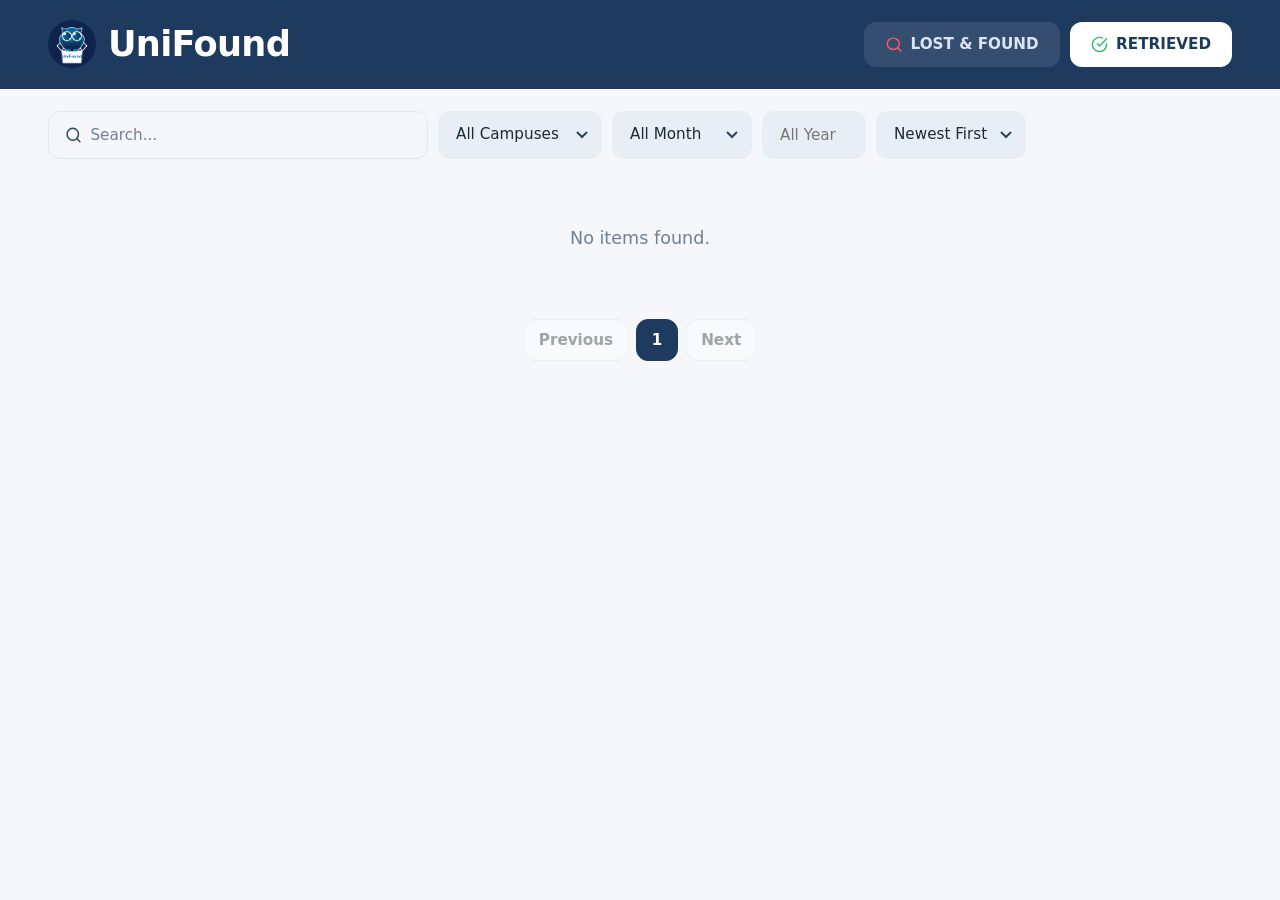
==== commit ff71e55a: "added logo, cleaned up admin pages" ====
--- a/retrieved.html
+++ b/retrieved.html
@@ -11,7 +11,7 @@
 </head>
 <body data-page="retrieved">
 	<header class="top">
-		<a class="logo" href="index.html">UniFound</a>
+		<a class="logo" href="index.html"><img class="logo-image" src="assets/unifound.png" alt="">UniFound</a>
 		<nav class="nav">
 			<a class="pill lf" href="index.html"><img class="icon" src="assets/icons/nav-lost.svg" alt=""> LOST &amp; FOUND</a>
 			<a class="pill rt on" href="retrieved.html"><img class="icon" src="assets/icons/nav-retrieved.svg" alt=""> RETRIEVED</a>
--- a/css/style.css
+++ b/css/style.css
@@ -83,11 +83,23 @@
 }
 
 .logo {
+  display: inline-flex;
+  align-items: center;
+  gap: 12px;
   font-size: clamp(1.6rem, 4vw, 2.2rem);
   font-weight: 800;
   letter-spacing: -0.02em;
   color: #fff;
   text-decoration: none;
+}
+
+.logo-image {
+  display: block;
+  width: 48px;
+  height: 48px;
+  flex: none;
+  object-fit: contain;
+  border-radius: 50%;
 }
 
 .logo small {
